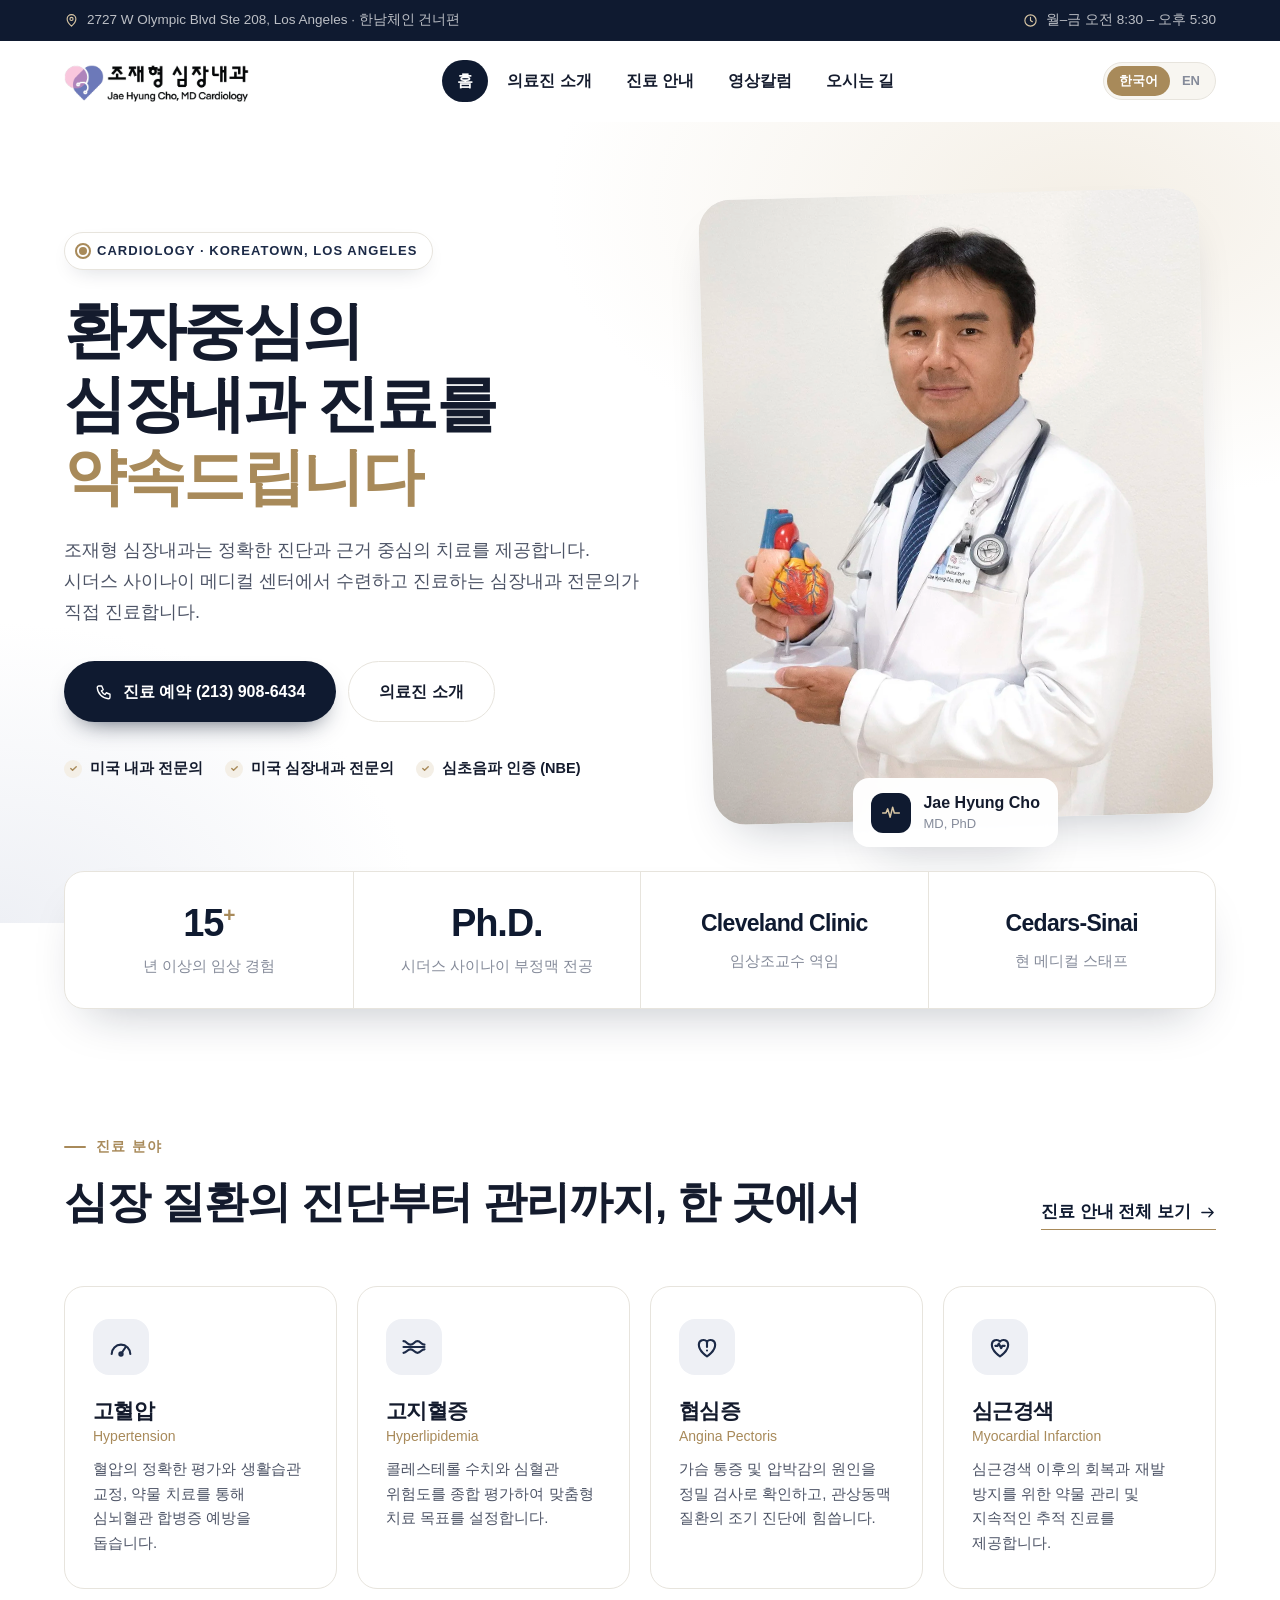
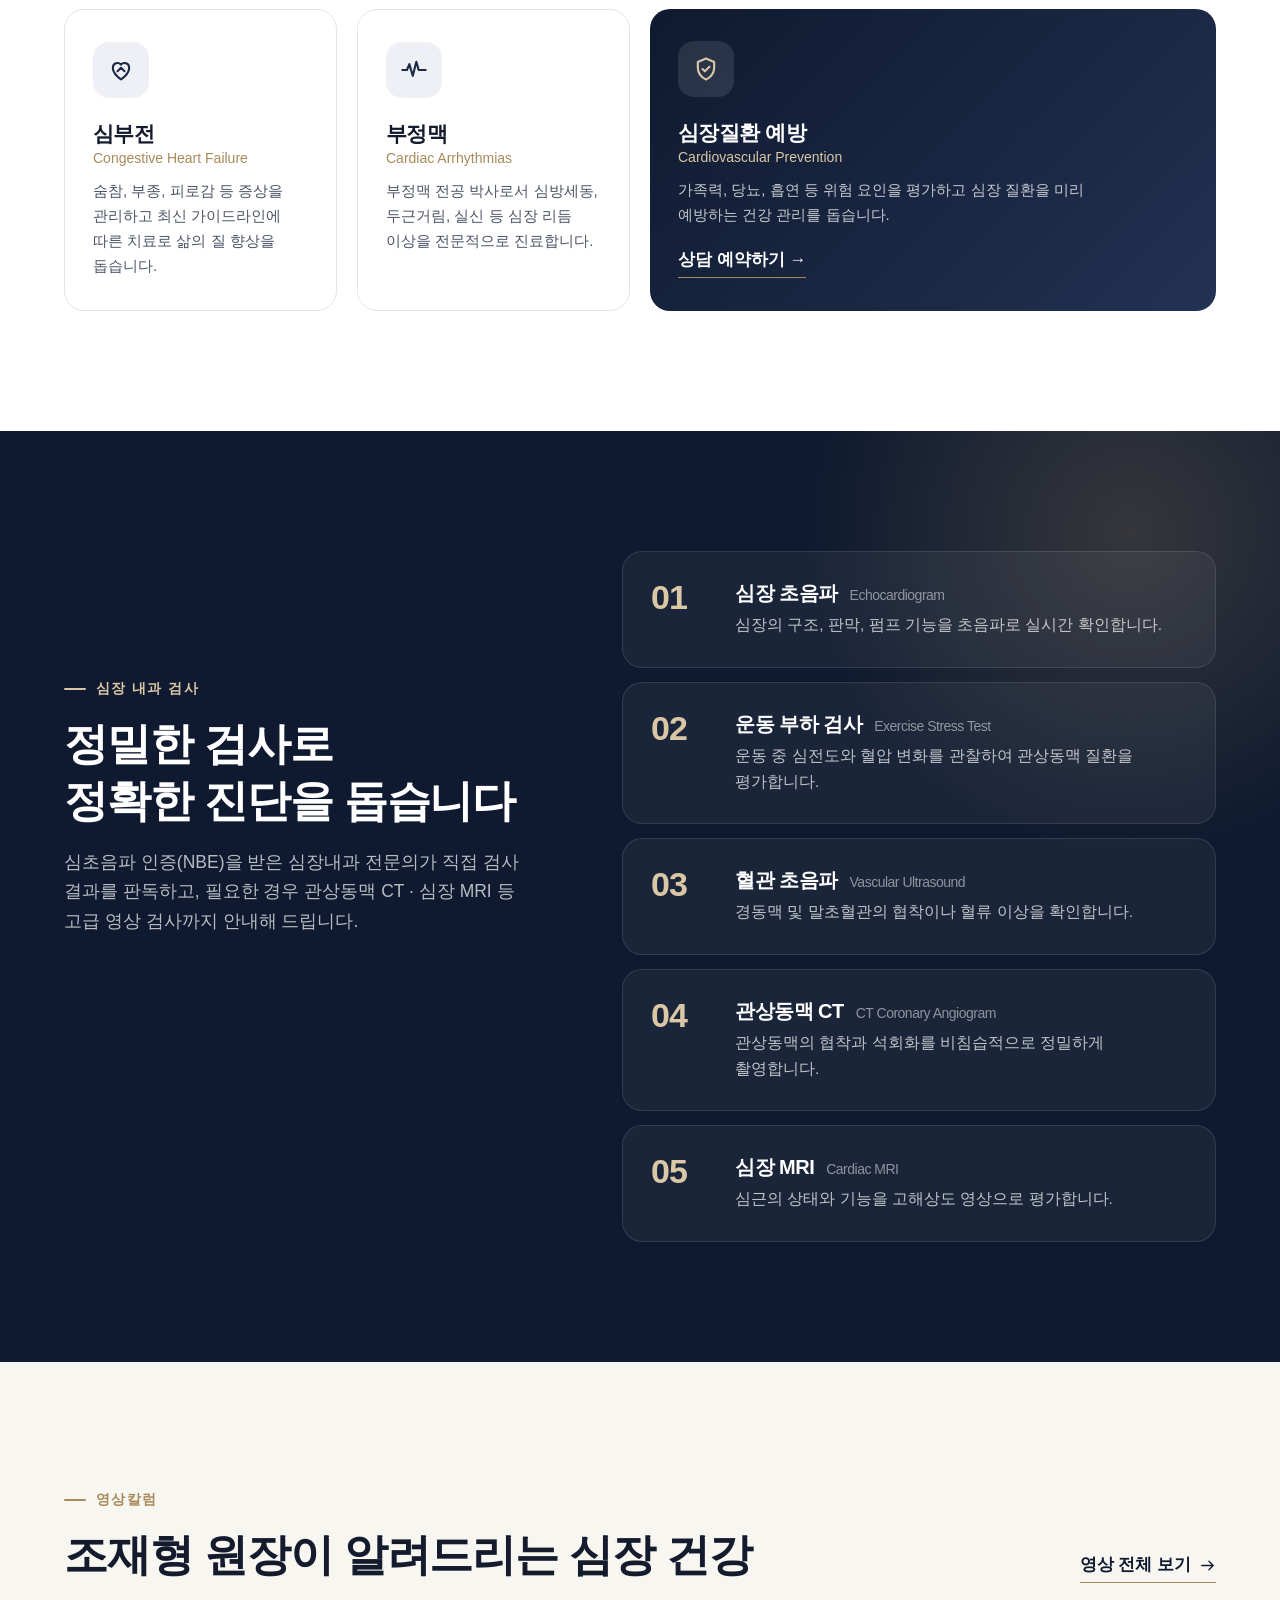
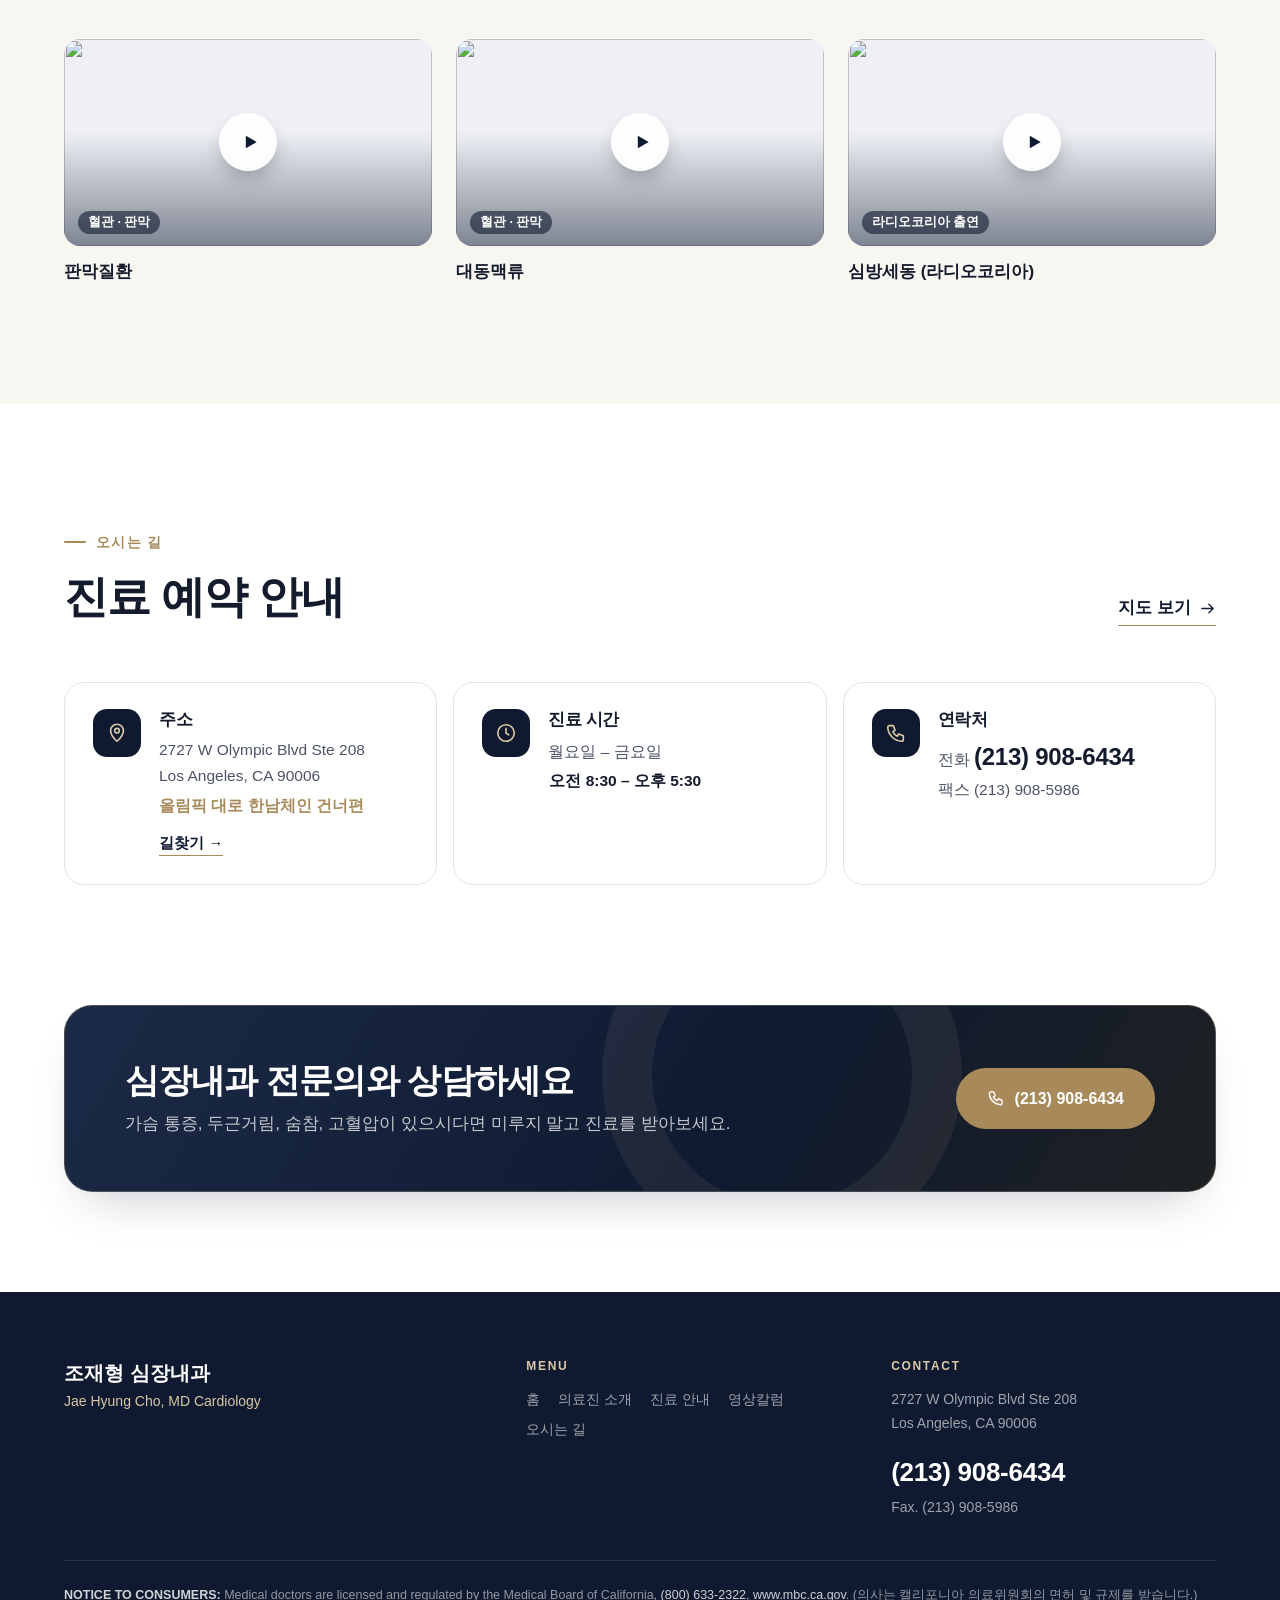
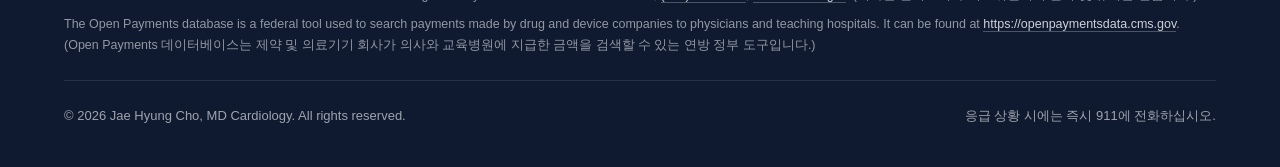
==== index.html @ a38429d7 "Add Jae Hyung Cho, MD Cardiology website Static multi-page site (home, physician, services, video co" ====
<!doctype html>
<html lang="ko" class="no-js">
<head>
  <meta charset="utf-8" />
  <meta name="viewport" content="width=device-width, initial-scale=1" />
  <title>조재형 심장내과 | Jae Hyung Cho, MD Cardiology · Los Angeles</title>
  <meta name="description" content="LA 한인타운 조재형 심장내과 — 시더스 사이나이 수련, 심장내과·심초음파 전문의. 고혈압, 고지혈증, 협심증, 심부전, 부정맥 진료." />
  <meta property="og:title" content="조재형 심장내과 | Jae Hyung Cho, MD Cardiology · Los Angeles" />
  <meta property="og:description" content="LA 한인타운 조재형 심장내과 — 시더스 사이나이 수련, 심장내과·심초음파 전문의. 고혈압, 고지혈증, 협심증, 심부전, 부정맥 진료." />
  <meta property="og:image" content="assets/dr-cho.webp" />
  <link rel="icon" href="assets/favicon.svg" type="image/svg+xml" />
  <link rel="stylesheet" href="https://cdn.jsdelivr.net/gh/orioncactus/pretendard@v1.3.9/dist/web/variable/pretendardvariable-dynamic-subset.min.css" />
  <link rel="stylesheet" href="styles.css" />
  <script type="application/ld+json">
  {"@context":"https://schema.org","@type":"Physician","name":"Jae Hyung Cho, MD, PhD","alternateName":"조재형 심장내과","medicalSpecialty":"Cardiovascular","telephone":"+1-213-908-6434","faxNumber":"+1-213-908-5986","address":{"@type":"PostalAddress","streetAddress":"2727 W Olympic Blvd Ste 208","addressLocality":"Los Angeles","addressRegion":"CA","postalCode":"90006","addressCountry":"US"},"openingHours":"Mo-Fr 08:30-17:30","url":"https://www.jhccardiology.com","sameAs":["https://www.youtube.com/@jhccardiology"]}
  </script>
</head>
<body data-page="index.html">
  <a class="skip" href="#main" data-i18n="skip">본문 바로가기</a>
  <div class="topbar">
    <div class="container topbar__inner">
      <span class="topbar__item"><svg viewBox="0 0 24 24" aria-hidden="true"><path d="M12 21s-7-6.2-7-11.5A7 7 0 0 1 19 9.5C19 14.8 12 21 12 21z"/><circle cx="12" cy="9.5" r="2.5"/></svg><span data-i18n="top.addr">2727 W Olympic Blvd Ste 208, Los Angeles · 한남체인 건너편</span></span>
      <span class="topbar__item topbar__hours"><svg viewBox="0 0 24 24" aria-hidden="true"><circle cx="12" cy="12" r="9"/><path d="M12 7v5l3 2"/></svg><span data-i18n="top.hours">월–금 오전 8:30 – 오후 5:30</span></span>
    </div>
  </div>
  <header class="header" id="header">
    <div class="container header__inner">
      <a href="index.html" class="brand" aria-label="Home">
        <img src="assets/logo.webp" alt="조재형 심장내과 Jae Hyung Cho, MD Cardiology" width="500" height="119" />
      </a>
      <nav class="nav" id="nav" aria-label="Main">
        <a href="index.html" data-i18n="nav.home" aria-current="page">홈</a>
        <a href="doctor.html" data-i18n="nav.about">의료진 소개</a>
        <a href="services.html" data-i18n="nav.services">진료 안내</a>
        <a href="videos.html" data-i18n="nav.videos">영상칼럼</a>
        <a href="contact.html" data-i18n="nav.contact">오시는 길</a>
        <a href="tel:+12139086434" class="btn btn--primary nav__call-mobile"><svg viewBox="0 0 24 24" aria-hidden="true"><path d="M5 4h4l2 5-2.5 1.5a11 11 0 0 0 5 5L15 13l5 2v4a2 2 0 0 1-2 2A16 16 0 0 1 3 6a2 2 0 0 1 2-2"/></svg><span>(213) 908-6434</span></a>
      </nav>
      <div class="header__actions">
        <div class="lang" role="group" aria-label="Language">
          <button type="button" data-lang="ko" aria-pressed="true">한국어</button>
          <button type="button" data-lang="en" aria-pressed="false">EN</button>
        </div>
        <button class="menu-toggle" id="menuToggle" aria-label="Menu" aria-expanded="false" aria-controls="nav"><span></span><span></span></button>
      </div>
    </div>
  </header>

  <main id="main">
    <section class="hero">
      <svg class="hero__ecg" viewBox="0 0 1200 200" preserveAspectRatio="none" aria-hidden="true"><path d="M0 120 H360 L385 120 L400 90 L415 120 L440 120 L455 135 L475 20 L495 175 L515 120 L560 120 L590 100 L620 120 H1200" /></svg>
      <div class="container hero__grid">
        <div class="hero__text reveal">
          <p class="eyebrow"><span class="pulse-dot"></span><span>Cardiology · Koreatown, Los Angeles</span></p>
          <h1 class="hero__title" data-i18n="hero.title">환자중심의<br />심장내과 진료를<br /><em>약속드립니다</em></h1>
          <p class="hero__lead" data-i18n="hero.lead">조재형 심장내과는 정확한 진단과 근거 중심의 치료를 제공합니다. <br />시더스 사이나이 메디컬 센터에서 수련하고 진료하는 심장내과 전문의가 직접 진료합니다.</p>
          <div class="hero__cta">
            <a href="tel:+12139086434" class="btn btn--primary btn--lg"><svg viewBox="0 0 24 24" aria-hidden="true"><path d="M5 4h4l2 5-2.5 1.5a11 11 0 0 0 5 5L15 13l5 2v4a2 2 0 0 1-2 2A16 16 0 0 1 3 6a2 2 0 0 1 2-2"/></svg><span data-i18n="cta.book">진료 예약 (213) 908-6434</span></a>
            <a href="doctor.html" class="btn btn--ghost btn--lg" data-i18n="cta.doctor">의료진 소개</a>
          </div>
          <ul class="hero__badges">
            <li data-i18n="hero.b1">미국 내과 전문의</li>
            <li data-i18n="hero.b2">미국 심장내과 전문의</li>
            <li data-i18n="hero.b3">심초음파 인증 (NBE)</li>
          </ul>
        </div>
        <div class="hero__visual reveal">
          <div class="hero__photo">
            <img src="assets/dr-cho.webp" alt="조재형 원장 Dr. Jae Hyung Cho" width="1500" height="1484" />
          </div>
          <div class="hero__card hero__card--b">
            <span class="hero__card-icon" aria-hidden="true"><svg viewBox="0 0 24 24"><path d="M2 12h4l2-5 3 10 3-12 2 7h6"/></svg></span>
            <div><strong>Jae Hyung Cho</strong><span>MD, PhD</span></div>
          </div>
        </div>
      </div>
    </section>

    <section class="stats">
      <div class="container">
        <div class="stats__grid">
          <div class="stat reveal"><div class="stat__num">15<sup>+</sup></div><div class="stat__label" data-i18n="stat1">년 이상의 임상 경험</div></div>
          <div class="stat reveal"><div class="stat__num">Ph.D.</div><div class="stat__label" data-i18n="stat2">시더스 사이나이 부정맥 전공</div></div>
          <div class="stat reveal"><div class="stat__num stat__num--sm">Cleveland Clinic</div><div class="stat__label" data-i18n="stat3">임상조교수 역임</div></div>
          <div class="stat reveal"><div class="stat__num stat__num--sm">Cedars-Sinai</div><div class="stat__label" data-i18n="stat4">현 메디컬 스태프</div></div>
        </div>
      </div>
    </section>

    <section class="section">
      <div class="container">
        <div class="section__head section__head--row reveal">
          <div>
            <p class="section__kicker" data-i18n="svc.kicker">진료 분야</p>
            <h2 class="section__title" data-i18n="svc.title">심장 질환의 진단부터 관리까지, 한 곳에서</h2>
          </div>
          <a href="services.html" class="more-link"><span data-i18n="svc.all">진료 안내 전체 보기</span><svg viewBox="0 0 24 24" aria-hidden="true"><path d="M4 12h16M14 6l6 6-6 6"/></svg></a>
        </div>
        <div class="cards">
          <article class="card reveal">
            <div class="card__icon"><svg viewBox="0 0 24 24"><path d="M4 18a8 8 0 1 1 16 0"/><path d="M12 18l4-6"/><circle cx="12" cy="18" r="1.4"/></svg></div>
            <h3><span data-i18n="c1.t">고혈압</span><small>Hypertension</small></h3>
            <p data-i18n="c1.d">혈압의 정확한 평가와 생활습관 교정, 약물 치료를 통해 심뇌혈관 합병증 예방을 돕습니다.</p>
          </article>
          <article class="card reveal">
            <div class="card__icon"><svg viewBox="0 0 24 24"><path d="M3 12h18"/><path d="M3 7c3 0 3 3 6 3s3-3 6-3 3 3 6 3"/><path d="M3 17c3 0 3-3 6-3s3 3 6 3 3-3 6-3"/></svg></div>
            <h3><span data-i18n="c2.t">고지혈증</span><small>Hyperlipidemia</small></h3>
            <p data-i18n="c2.d">콜레스테롤 수치와 심혈관 위험도를 종합 평가하여 맞춤형 치료 목표를 설정합니다.</p>
          </article>
          <article class="card reveal">
            <div class="card__icon"><svg viewBox="0 0 24 24"><path d="M12 20s-7-4.4-7-10a4 4 0 0 1 7-2.6A4 4 0 0 1 19 10c0 5.6-7 10-7 10z"/><path d="M12 8v4"/><path d="M12 15h.01"/></svg></div>
            <h3><span data-i18n="c3.t">협심증</span><small>Angina Pectoris</small></h3>
            <p data-i18n="c3.d">가슴 통증 및 압박감의 원인을 정밀 검사로 확인하고, 관상동맥 질환의 조기 진단에 힘씁니다.</p>
          </article>
          <article class="card reveal">
            <div class="card__icon"><svg viewBox="0 0 24 24"><path d="M12 20s-7-4.4-7-10a4 4 0 0 1 7-2.6A4 4 0 0 1 19 10c0 5.6-7 10-7 10z"/><path d="M8 11h2l1-2 2 4 1-2h2"/></svg></div>
            <h3><span data-i18n="c4.t">심근경색</span><small>Myocardial Infarction</small></h3>
            <p data-i18n="c4.d">심근경색 이후의 회복과 재발 방지를 위한 약물 관리 및 지속적인 추적 진료를 제공합니다.</p>
          </article>
          <article class="card reveal">
            <div class="card__icon"><svg viewBox="0 0 24 24"><path d="M12 20s-7-4.4-7-10a4 4 0 0 1 7-2.6A4 4 0 0 1 19 10c0 5.6-7 10-7 10z"/><path d="M9 13l3-3 3 3"/></svg></div>
            <h3><span data-i18n="c5.t">심부전</span><small>Congestive Heart Failure</small></h3>
            <p data-i18n="c5.d">숨참, 부종, 피로감 등 증상을 관리하고 최신 가이드라인에 따른 치료로 삶의 질 향상을 돕습니다.</p>
          </article>
          <article class="card reveal">
            <div class="card__icon"><svg viewBox="0 0 24 24"><path d="M2 12h4l2-5 3 10 3-12 2 7h6"/></svg></div>
            <h3><span data-i18n="c6.t">부정맥</span><small>Cardiac Arrhythmias</small></h3>
            <p data-i18n="c6.d">부정맥 전공 박사로서 심방세동, 두근거림, 실신 등 심장 리듬 이상을 전문적으로 진료합니다.</p>
          </article>
          <article class="card card--feature reveal">
            <div class="card__icon"><svg viewBox="0 0 24 24"><path d="M12 3l7 3v5c0 4.5-3 8.5-7 10-4-1.5-7-5.5-7-10V6z"/><path d="M9 12l2 2 4-4"/></svg></div>
            <h3><span data-i18n="c7.t">심장질환 예방</span><small>Cardiovascular Prevention</small></h3>
            <p data-i18n="c7.d">가족력, 당뇨, 흡연 등 위험 요인을 평가하고 심장 질환을 미리 예방하는 건강 관리를 돕습니다.</p>
            <a href="tel:+12139086434" class="card__link" data-i18n="c7.link">상담 예약하기 →</a>
          </article>
        </div>
      </div>
    </section>

    <section class="section tests" id="tests">
      <div class="container tests__grid">
        <div class="tests__intro reveal">
          <p class="section__kicker section__kicker--light" data-i18n="tests.kicker">심장 내과 검사</p>
          <h2 class="section__title section__title--light" data-i18n="tests.title">정밀한 검사로<br />정확한 진단을 돕습니다</h2>
          <p class="section__desc section__desc--light" data-i18n="tests.desc">심초음파 인증(NBE)을 받은 심장내과 전문의가 직접 검사 결과를 판독하고, 필요한 경우 관상동맥 CT · 심장 MRI 등 고급 영상 검사까지 안내해 드립니다.</p>
        </div>
        <ol class="tests__list">
          <li class="test reveal">
            <span class="test__no">01</span>
            <div><h3><span data-i18n="t1.t">심장 초음파</span><small>Echocardiogram</small></h3><p data-i18n="t1.d">심장의 구조, 판막, 펌프 기능을 초음파로 실시간 확인합니다.</p></div>
          </li>
          <li class="test reveal">
            <span class="test__no">02</span>
            <div><h3><span data-i18n="t2.t">운동 부하 검사</span><small>Exercise Stress Test</small></h3><p data-i18n="t2.d">운동 중 심전도와 혈압 변화를 관찰하여 관상동맥 질환을 평가합니다.</p></div>
          </li>
          <li class="test reveal">
            <span class="test__no">03</span>
            <div><h3><span data-i18n="t3.t">혈관 초음파</span><small>Vascular Ultrasound</small></h3><p data-i18n="t3.d">경동맥 및 말초혈관의 협착이나 혈류 이상을 확인합니다.</p></div>
          </li>
          <li class="test reveal">
            <span class="test__no">04</span>
            <div><h3><span data-i18n="t4.t">관상동맥 CT</span><small>CT Coronary Angiogram</small></h3><p data-i18n="t4.d">관상동맥의 협착과 석회화를 비침습적으로 정밀하게 촬영합니다.</p></div>
          </li>
          <li class="test reveal">
            <span class="test__no">05</span>
            <div><h3><span data-i18n="t5.t">심장 MRI</span><small>Cardiac MRI</small></h3><p data-i18n="t5.d">심근의 상태와 기능을 고해상도 영상으로 평가합니다.</p></div>
          </li>
        </ol>
      </div>
    </section>
    <section class="section section--soft">
      <div class="container">
        <div class="section__head section__head--row reveal">
          <div>
            <p class="section__kicker" data-i18n="vid.kicker">영상칼럼</p>
            <h2 class="section__title" data-i18n="vid.homeTitle">조재형 원장이 알려드리는 심장 건강</h2>
          </div>
          <a href="videos.html" class="more-link"><span data-i18n="vid.all">영상 전체 보기</span><svg viewBox="0 0 24 24" aria-hidden="true"><path d="M4 12h16M14 6l6 6-6 6"/></svg></a>
        </div>
        <div class="videos">
          <button type="button" class="video reveal" data-video="01akByBpCmM" data-cat="etc">
            <span class="video__thumb">
              <img src="https://i.ytimg.com/vi/01akByBpCmM/hqdefault.jpg" alt="" loading="lazy" width="480" height="360" />
              <span class="video__play"><svg viewBox="0 0 24 24" aria-hidden="true"><path d="M7 4.5v15l13-7.5z"/></svg></span>
              <span class="video__tag" data-en="Vessels &amp; Valves">혈관 · 판막</span>
            </span>
            <span class="video__title" data-en="Valvular Heart Disease">판막질환</span>
          </button>
          <button type="button" class="video reveal" data-video="fdS6sOGYiqA" data-cat="etc">
            <span class="video__thumb">
              <img src="https://i.ytimg.com/vi/fdS6sOGYiqA/hqdefault.jpg" alt="" loading="lazy" width="480" height="360" />
              <span class="video__play"><svg viewBox="0 0 24 24" aria-hidden="true"><path d="M7 4.5v15l13-7.5z"/></svg></span>
              <span class="video__tag" data-en="Vessels &amp; Valves">혈관 · 판막</span>
            </span>
            <span class="video__title" data-en="Aortic Aneurysm">대동맥류</span>
          </button>
          <button type="button" class="video reveal" data-video="448yZfrONyI" data-cat="arr">
            <span class="video__thumb">
              <img src="https://i.ytimg.com/vi/448yZfrONyI/hqdefault.jpg" alt="" loading="lazy" width="480" height="360" />
              <span class="video__play"><svg viewBox="0 0 24 24" aria-hidden="true"><path d="M7 4.5v15l13-7.5z"/></svg></span>
              <span class="video__tag" data-en="Radio Korea">라디오코리아 출연</span>
            </span>
            <span class="video__title" data-en="Atrial Fibrillation (Radio Korea)">심방세동 (라디오코리아)</span>
          </button>
        </div>
      </div>
    </section>

    <section class="section">
      <div class="container">
        <div class="section__head section__head--row reveal">
          <div>
            <p class="section__kicker" data-i18n="ct.kicker">오시는 길</p>
            <h2 class="section__title" data-i18n="ct.title">진료 예약 안내</h2>
          </div>
          <a href="contact.html" class="more-link"><span data-i18n="ct.map">지도 보기</span><svg viewBox="0 0 24 24" aria-hidden="true"><path d="M4 12h16M14 6l6 6-6 6"/></svg></a>
        </div>
        <div class="visit">
          <div class="info reveal">
            <div class="info__icon"><svg viewBox="0 0 24 24" aria-hidden="true"><path d="M12 21s-7-6.2-7-11.5A7 7 0 0 1 19 9.5C19 14.8 12 21 12 21z"/><circle cx="12" cy="9.5" r="2.5"/></svg></div>
            <div>
              <h3 data-i18n="ct.addr">주소</h3>
              <p>2727 W Olympic Blvd Ste 208<br />Los Angeles, CA 90006</p>
              <p class="info__note" data-i18n="ct.addrNote">올림픽 대로 한남체인 건너편</p>
              <a class="info__link" href="https://maps.google.com/?q=2727+W+Olympic+Blvd+Ste+208,+Los+Angeles,+CA+90006" target="_blank" rel="noopener" data-i18n="ct.dir">길찾기 →</a>
            </div>
          </div>
          <div class="info reveal">
            <div class="info__icon"><svg viewBox="0 0 24 24" aria-hidden="true"><circle cx="12" cy="12" r="9"/><path d="M12 7v5l3 2"/></svg></div>
            <div>
              <h3 data-i18n="ct.hours">진료 시간</h3>
              <table class="hours">
                <tr><th data-i18n="ct.wk">월요일 – 금요일</th></tr>
                <tr><td data-i18n="ct.wkTime">오전 8:30 – 오후 5:30</td></tr>
              </table>
            </div>
          </div>
          <div class="info reveal">
            <div class="info__icon"><svg viewBox="0 0 24 24" aria-hidden="true"><path d="M5 4h4l2 5-2.5 1.5a11 11 0 0 0 5 5L15 13l5 2v4a2 2 0 0 1-2 2A16 16 0 0 1 3 6a2 2 0 0 1 2-2"/></svg></div>
            <div>
              <h3 data-i18n="ct.phone">연락처</h3>
              <p><span data-i18n="ct.tel">전화</span> <a href="tel:+12139086434" class="info__phone">(213) 908-6434</a></p>
              <p><span data-i18n="ct.fax">팩스</span> (213) 908-5986</p>
            </div>
          </div>
        </div>
      </div>
    </section>
    <section class="cta-band">
      <div class="container">
        <div class="cta-band__inner reveal">
          <div>
            <h2 data-i18n="band.title">심장내과 전문의와 상담하세요</h2>
            <p data-i18n="band.desc">가슴 통증, 두근거림, 숨참, 고혈압이 있으시다면 미루지 말고 진료를 받아보세요.</p>
          </div>
          <div class="cta-band__actions">
            <a href="tel:+12139086434" class="btn btn--gold btn--lg"><svg viewBox="0 0 24 24" aria-hidden="true"><path d="M5 4h4l2 5-2.5 1.5a11 11 0 0 0 5 5L15 13l5 2v4a2 2 0 0 1-2 2A16 16 0 0 1 3 6a2 2 0 0 1 2-2"/></svg>(213) 908-6434</a>
          </div>
        </div>
      </div>
    </section>
  </main>
  <footer class="footer">
    <div class="container">
      <div class="footer__top">
        <div>
          <p class="footer__name" data-i18n="ft.name">조재형 심장내과</p>
          <p class="footer__sub">Jae Hyung Cho, MD Cardiology</p>
        </div>
        <div>
          <h4>Menu</h4>
          <nav class="footer__nav">
            <a href="index.html" data-i18n="nav.home">홈</a>
            <a href="doctor.html" data-i18n="nav.about">의료진 소개</a>
            <a href="services.html" data-i18n="nav.services">진료 안내</a>
            <a href="videos.html" data-i18n="nav.videos">영상칼럼</a>
            <a href="contact.html" data-i18n="nav.contact">오시는 길</a>
          </nav>
        </div>
        <div>
          <h4>Contact</h4>
          <p>2727 W Olympic Blvd Ste 208<br />Los Angeles, CA 90006</p>
          <a href="tel:+12139086434" class="footer__tel">(213) 908-6434</a>
          <p>Fax. (213) 908-5986</p>
        </div>
      </div>
      <div class="footer__notice">
        <p><strong>NOTICE TO CONSUMERS:</strong> Medical doctors are licensed and regulated by the Medical Board of California, <a href="tel:+18006332322">(800) 633-2322</a>, <a href="https://www.mbc.ca.gov" target="_blank" rel="noopener">www.mbc.ca.gov</a>.<span class="footer__notice-ko" data-en=""> (의사는 캘리포니아 의료위원회의 면허 및 규제를 받습니다.)</span></p>
        <p>The Open Payments database is a federal tool used to search payments made by drug and device companies to physicians and teaching hospitals. It can be found at <a href="https://openpaymentsdata.cms.gov" target="_blank" rel="noopener">https://openpaymentsdata.cms.gov</a>.<span class="footer__notice-ko" data-en=""> (Open Payments 데이터베이스는 제약 및 의료기기 회사가 의사와 교육병원에 지급한 금액을 검색할 수 있는 연방 정부 도구입니다.)</span></p>
      </div>
      <div class="footer__bottom">
        <p>© <span id="year">2026</span> Jae Hyung Cho, MD Cardiology. All rights reserved.</p>
        <p data-i18n="ft.emergency">응급 상황 시에는 즉시 911에 전화하십시오.</p>
      </div>
    </div>
  </footer>
  <a href="tel:+12139086434" class="fab" aria-label="Call (213) 908-6434"><svg viewBox="0 0 24 24" aria-hidden="true"><path d="M5 4h4l2 5-2.5 1.5a11 11 0 0 0 5 5L15 13l5 2v4a2 2 0 0 1-2 2A16 16 0 0 1 3 6a2 2 0 0 1 2-2"/></svg></a>
  <div class="modal" id="videoModal" role="dialog" aria-modal="true" aria-label="Video">
    <div class="modal__box">
      <button class="modal__close" type="button" aria-label="Close">✕</button>
      <div class="modal__frame"></div>
    </div>
  </div>
  <script src="script.js"></script>
</body>
</html>
---- styles.css ----
/* ============ Tokens ============ */
:root {
  --navy: #0f1a30;
  --navy-2: #1c2a47;
  --navy-3: #2c3d63;
  --gold: #a88a5a;
  --gold-dark: #8d7246;
  --gold-soft: #d9c7a5;
  --gold-tint: #f4efe6;
  --cool-tint: #eef0f5;
  --ink: #141b2d;
  --body: #4d5466;
  --muted: #858b9a;
  --line: #e7e4dd;
  --bg: #ffffff;
  --bg-soft: #f8f6f1;
  --radius: 20px;
  --radius-sm: 12px;
  --shadow: 0 24px 50px -24px rgba(15, 26, 48, .28);
  --shadow-sm: 0 8px 22px -10px rgba(15, 26, 48, .2);
  --font: "Pretendard Variable", Pretendard, -apple-system, BlinkMacSystemFont, "Segoe UI", Roboto, sans-serif;
  --container: 1200px;
}

*, *::before, *::after { box-sizing: border-box; }
html { scroll-behavior: smooth; scroll-padding-top: 100px; -webkit-text-size-adjust: 100%; }
body {
  margin: 0;
  font-family: var(--font);
  color: var(--body);
  background: var(--bg);
  font-size: 17px;
  line-height: 1.7;
  word-break: keep-all;
  -webkit-font-smoothing: antialiased;
  overflow-x: hidden;
}
img { max-width: 100%; display: block; height: auto; }
a { color: inherit; text-decoration: none; }
h1, h2, h3 { color: var(--ink); margin: 0; line-height: 1.3; letter-spacing: -0.025em; }
p { margin: 0; }
ul, ol { margin: 0; padding: 0; list-style: none; }
button { font-family: inherit; }
svg { width: 1em; height: 1em; fill: none; stroke: currentColor; stroke-width: 1.8; stroke-linecap: round; stroke-linejoin: round; flex-shrink: 0; }

.container { width: 100%; max-width: var(--container); margin: 0 auto; padding: 0 24px; }
.skip { position: absolute; left: -999px; top: 8px; background: var(--navy); color: #fff; padding: 8px 14px; border-radius: 8px; z-index: 100; }
.skip:focus { left: 8px; }
:focus-visible { outline: 3px solid var(--gold); outline-offset: 3px; border-radius: 6px; }

/* ============ Buttons ============ */
.btn {
  display: inline-flex; align-items: center; justify-content: center; gap: 10px;
  padding: 12px 22px; border-radius: 999px; font-weight: 600; font-size: 15px;
  transition: transform .25s ease, box-shadow .25s ease, background .25s ease, color .25s ease, border-color .25s ease;
  white-space: nowrap; border: 1.5px solid transparent; cursor: pointer;
}
.btn svg { font-size: 18px; }
.btn--lg { padding: 16px 30px; font-size: 16px; }
.btn--primary { background: var(--navy); color: #fff; box-shadow: 0 12px 26px -14px rgba(15, 26, 48, .8); }
.btn--primary:hover { background: var(--navy-3); transform: translateY(-2px); }
.btn--ghost { border-color: var(--line); color: var(--ink); background: #fff; }
.btn--ghost:hover { border-color: var(--navy); transform: translateY(-2px); }
.btn--gold { background: var(--gold); color: #fff; }
.btn--gold:hover { background: var(--gold-dark); transform: translateY(-2px); }
.btn--outline-light { border-color: rgba(255,255,255,.4); color: #fff; }
.btn--outline-light:hover { background: rgba(255,255,255,.1); border-color: #fff; }

/* ============ Topbar & Header ============ */
.topbar { background: var(--navy); color: rgba(255,255,255,.72); font-size: 13.5px; }
.topbar__inner { display: flex; justify-content: space-between; gap: 16px; padding-top: 9px; padding-bottom: 9px; }
.topbar__item { display: inline-flex; align-items: center; gap: 8px; }
.topbar__item svg { color: var(--gold-soft); font-size: 15px; }

.header {
  position: sticky; top: 0; z-index: 50;
  background: rgba(255,255,255,.9);
  backdrop-filter: saturate(180%) blur(14px);
  -webkit-backdrop-filter: saturate(180%) blur(14px);
  border-bottom: 1px solid transparent;
  transition: border-color .3s, box-shadow .3s;
}
.header.is-scrolled { border-color: var(--line); box-shadow: 0 4px 24px -12px rgba(15,26,48,.15); }
.header__inner { display: flex; align-items: center; justify-content: space-between; height: 80px; gap: 20px; }
.brand img { height: 44px; width: auto; }

.nav { display: flex; gap: 4px; }
.nav a:not(.btn) {
  padding: 8px 15px; border-radius: 999px; font-weight: 600; font-size: 15.5px; color: var(--ink);
  transition: background .2s, color .2s;
}
.nav a:not(.btn):hover { background: var(--cool-tint); }
.nav a[aria-current="page"] { background: var(--navy); color: #fff; }
.nav__call-mobile { display: none; }

.header__actions { display: flex; align-items: center; gap: 12px; }
.lang { display: inline-flex; background: var(--bg-soft); border: 1px solid var(--line); border-radius: 999px; padding: 3px; }
.lang button {
  border: 0; background: transparent; font-size: 13px; font-weight: 600; color: var(--muted);
  padding: 6px 12px; border-radius: 999px; cursor: pointer; transition: background .2s, color .2s;
}
.lang button[aria-pressed="true"] { background: var(--gold); color: #fff; }

.menu-toggle { display: none; width: 44px; height: 44px; border: 0; background: transparent; cursor: pointer; position: relative; }
.menu-toggle span { position: absolute; left: 11px; right: 11px; height: 2px; background: var(--ink); border-radius: 2px; transition: transform .3s, top .3s; }
.menu-toggle span:first-child { top: 17px; }
.menu-toggle span:last-child { top: 25px; }
.menu-toggle[aria-expanded="true"] span:first-child { top: 21px; transform: rotate(45deg); }
.menu-toggle[aria-expanded="true"] span:last-child { top: 21px; transform: rotate(-45deg); }

/* ============ Hero ============ */
.hero {
  position: relative; overflow: hidden;
  padding: 72px 0 104px;
  background:
    radial-gradient(900px 500px at 85% 10%, var(--gold-tint), transparent 60%),
    radial-gradient(700px 500px at 0% 100%, var(--cool-tint), transparent 60%),
    #fff;
}
.hero__ecg { position: absolute; left: 0; right: 0; bottom: 70px; width: 100%; height: 160px; opacity: .35; pointer-events: none; }
.hero__ecg path {
  fill: none; stroke: var(--gold); stroke-width: 2; vector-effect: non-scaling-stroke;
  stroke-dasharray: 2400; stroke-dashoffset: 2400; animation: ecg 4.5s ease-in-out infinite;
}
@keyframes ecg {
  0% { stroke-dashoffset: 2400; opacity: 0; }
  10% { opacity: 1; }
  70% { stroke-dashoffset: 0; opacity: 1; }
  100% { stroke-dashoffset: 0; opacity: 0; }
}
.hero__grid { position: relative; display: grid; grid-template-columns: 1.05fr .95fr; gap: 56px; align-items: center; }

.eyebrow {
  display: inline-flex; align-items: center; gap: 10px;
  font-size: 13px; font-weight: 600; letter-spacing: .08em; text-transform: uppercase;
  color: var(--navy-2); background: #fff; border: 1px solid var(--line);
  padding: 7px 14px; border-radius: 999px; box-shadow: var(--shadow-sm);
}
.pulse-dot { width: 8px; height: 8px; border-radius: 50%; background: var(--gold); position: relative; }
.pulse-dot::after { content: ""; position: absolute; inset: -4px; border-radius: 50%; border: 2px solid var(--gold); animation: pulse 1.8s ease-out infinite; }
@keyframes pulse { from { transform: scale(.6); opacity: 1; } to { transform: scale(1.8); opacity: 0; } }

.hero__title { font-size: clamp(38px, 5.2vw, 62px); font-weight: 800; margin: 24px 0 22px; letter-spacing: -0.04em; line-height: 1.18; }
.hero__title em { font-style: normal; color: var(--gold); white-space: nowrap; }
.hero__lead { font-size: 18px; max-width: 34em; }
.hero__cta { display: flex; flex-wrap: wrap; gap: 12px; margin-top: 34px; }
.hero__badges { margin-top: 34px; display: flex; flex-wrap: wrap; gap: 10px 22px; }
.hero__badges li { display: inline-flex; align-items: center; gap: 8px; font-size: 14.5px; font-weight: 600; color: var(--ink); }
.hero__badges li::before {
  content: ""; width: 18px; height: 18px; border-radius: 50%;
  background: var(--gold-tint) url("data:image/svg+xml,%3Csvg xmlns='http://www.w3.org/2000/svg' viewBox='0 0 24 24' fill='none' stroke='%23a88a5a' stroke-width='3' stroke-linecap='round' stroke-linejoin='round'%3E%3Cpath d='M6 12l4 4 8-8'/%3E%3C/svg%3E") center/11px no-repeat;
}

.hero__visual { position: relative; justify-self: center; width: 100%; max-width: 500px; }
.hero__blob {
  position: absolute; inset: 6% -4% -2% 6%;
  background: linear-gradient(140deg, var(--gold-soft) 0%, var(--navy-2) 100%);
  border-radius: 46% 54% 40% 60% / 52% 44% 56% 48%;
  opacity: .9; animation: morph 14s ease-in-out infinite;
}
@keyframes morph {
  0%,100% { border-radius: 46% 54% 40% 60% / 52% 44% 56% 48%; }
  50% { border-radius: 58% 42% 55% 45% / 42% 58% 42% 58%; }
}
.hero__photo {
  position: relative; border-radius: 32px; overflow: hidden; aspect-ratio: 4/5;
  box-shadow: var(--shadow); background: #f1f0ee; transform: rotate(-1.5deg);
}
.hero__photo img { width: 100%; height: 100%; object-fit: cover; object-position: 55% 20%; }
.hero__card {
  position: absolute; background: rgba(255,255,255,.96); backdrop-filter: blur(8px);
  border-radius: 16px; padding: 14px 18px; box-shadow: var(--shadow);
  display: flex; flex-direction: column; font-size: 13px; color: var(--muted); line-height: 1.4;
  animation: float 6s ease-in-out infinite;
}
.hero__card strong { color: var(--ink); font-size: 16px; }
.hero__card--a { left: -32px; bottom: 14%; }
.hero__card--b { left: 0; right: 0; bottom: -28px; width: fit-content; margin: 0 auto; flex-direction: row; align-items: center; gap: 12px; animation-delay: -3s; }
.hero__card--b > div { display: flex; flex-direction: column; }
.hero__card-icon { width: 40px; height: 40px; border-radius: 12px; background: var(--navy); color: var(--gold-soft); display: grid; place-items: center; font-size: 20px; }
@keyframes float { 0%,100% { transform: translateY(0); } 50% { transform: translateY(-8px); } }

/* ============ Stats ============ */
.stats { position: relative; margin-top: -52px; z-index: 2; }
.stats__grid {
  display: grid; grid-template-columns: repeat(4, 1fr);
  background: #fff; border-radius: var(--radius); box-shadow: var(--shadow); border: 1px solid var(--line);
}
.stat { padding: 30px 24px; text-align: center; }
.stat + .stat { border-left: 1px solid var(--line); }
.stat__num { font-size: 38px; font-weight: 800; color: var(--navy); line-height: 1.15; letter-spacing: -0.03em; }
.stat__num sup { color: var(--gold); font-size: .55em; }
.stat__num--sm { font-size: 23px; padding: 8px 0 5px; }
.stat__label { margin-top: 8px; font-size: 14.5px; color: var(--muted); font-weight: 500; }

/* ============ Sections ============ */
.section { padding: 120px 0; }
.section--soft { background: var(--bg-soft); }
.section__head { max-width: 780px; margin: 0 auto 56px; text-align: center; }
.section__head--row { max-width: none; display: flex; justify-content: space-between; align-items: flex-end; gap: 24px; text-align: left; }
.section__kicker {
  display: inline-flex; align-items: center; gap: 10px;
  color: var(--gold); font-weight: 700; font-size: 14px; letter-spacing: .1em; text-transform: uppercase; margin-bottom: 14px;
}
.section__kicker::before { content: ""; width: 22px; height: 2px; background: currentColor; border-radius: 2px; }
.section__title { font-size: clamp(30px, 3.6vw, 44px); font-weight: 800; }
.section__desc { margin-top: 18px; font-size: 17.5px; color: var(--muted); }
.section__kicker--light { color: var(--gold-soft); }
.section__title--light { color: #fff; }
.section__desc--light { color: rgba(255,255,255,.7); }
.more-link { display: inline-flex; align-items: center; gap: 8px; font-weight: 700; color: var(--navy); white-space: nowrap; border-bottom: 1.5px solid var(--gold); padding-bottom: 2px; }
.more-link:hover { color: var(--gold); }

/* ============ Page head (sub pages) ============ */
.page-head {
  position: relative; overflow: hidden; padding: 84px 0 80px; text-align: center;
  background:
    radial-gradient(700px 380px at 90% 0%, var(--gold-tint), transparent 65%),
    radial-gradient(600px 380px at 0% 100%, var(--cool-tint), transparent 65%),
    #fff;
  border-bottom: 1px solid var(--line);
}
.page-head .hero__ecg { bottom: 0; height: 60px; opacity: .22; }
.page-head__title { position: relative; font-size: clamp(34px, 4.4vw, 52px); font-weight: 800; letter-spacing: -0.04em; }
.page-head__desc { position: relative; margin: 16px auto 0; max-width: 36em; color: var(--muted); font-size: 17.5px; }

/* ============ About ============ */
.about__grid { display: grid; grid-template-columns: .85fr 1.15fr; gap: 80px; align-items: start; }
.about__media { position: sticky; top: 120px; }
.about__frame { border-radius: var(--radius); overflow: hidden; aspect-ratio: 4/5; background: #f1f0ee; position: relative; }
.about__frame img { width: 100%; height: 100%; object-fit: cover; object-position: 50% 15%; }
.about__frame::after { content: ""; position: absolute; inset: 0; background: linear-gradient(to top, rgba(15,26,48,.35), transparent 40%); }
.about__sign {
  position: relative; margin: -56px 24px 0; background: var(--navy); color: #fff; border-radius: var(--radius-sm);
  padding: 18px 24px; display: flex; align-items: baseline; justify-content: space-between; gap: 12px; flex-wrap: wrap;
  box-shadow: var(--shadow);
}
.about__sign-ko { font-size: 22px; font-weight: 800; letter-spacing: .1em; }
.about__sign-en { color: var(--gold-soft); font-size: 15px; font-weight: 500; }
.about__body .section__title { margin-bottom: 8px; }
.about__role { color: var(--gold); font-weight: 600; margin-bottom: 22px; }
.about__text { font-size: 17.5px; padding-bottom: 36px; border-bottom: 1px solid var(--line); }
.about__cols { display: grid; grid-template-columns: 1fr 1fr; gap: 40px; margin-top: 36px; }
.about__sub { font-size: 18px; margin-bottom: 18px; display: flex; align-items: center; gap: 10px; }
.about__sub::before { content: ""; width: 8px; height: 8px; background: var(--gold); border-radius: 2px; transform: rotate(45deg); }

.checklist { display: grid; gap: 12px; }
.checklist li { position: relative; padding-left: 30px; font-size: 15.5px; color: var(--ink); line-height: 1.55; }
.checklist li::before {
  content: ""; position: absolute; left: 0; top: 2px; width: 20px; height: 20px; border-radius: 50%;
  background: var(--gold-tint) url("data:image/svg+xml,%3Csvg xmlns='http://www.w3.org/2000/svg' viewBox='0 0 24 24' fill='none' stroke='%23a88a5a' stroke-width='3' stroke-linecap='round' stroke-linejoin='round'%3E%3Cpath d='M6 12l4 4 8-8'/%3E%3C/svg%3E") center/12px no-repeat;
}

.timeline { position: relative; }
.timeline::before { content: ""; position: absolute; left: 31px; top: 10px; bottom: 10px; width: 2px; background: linear-gradient(var(--gold-soft), var(--line)); }
.timeline li { display: grid; grid-template-columns: 64px 1fr; gap: 16px; padding-bottom: 22px; position: relative; }
.timeline__year {
  position: relative; z-index: 1; justify-self: center; background: #fff; border: 1.5px solid var(--navy);
  color: var(--navy); font-weight: 700; font-size: 13px; border-radius: 999px; padding: 2px 10px; height: fit-content;
}
.timeline__year--now { background: var(--gold); border-color: var(--gold); color: #fff; }
.timeline strong { display: block; color: var(--ink); font-size: 15.5px; }
.timeline span:not(.timeline__year) { font-size: 14px; color: var(--muted); }

/* ============ Service cards ============ */
.cards { display: grid; grid-template-columns: repeat(4, 1fr); gap: 20px; }
.card {
  background: #fff; border-radius: var(--radius); padding: 32px 28px; border: 1px solid var(--line);
  transition: transform .3s ease, box-shadow .3s ease, border-color .3s;
  position: relative; overflow: hidden; display: block;
}
.card::after {
  content: ""; position: absolute; left: 0; right: 0; top: 0; height: 3px;
  background: linear-gradient(90deg, var(--gold), var(--navy-2)); transform: scaleX(0); transform-origin: left; transition: transform .4s ease;
}
.card:hover { transform: translateY(-6px); box-shadow: var(--shadow); border-color: transparent; }
.card:hover::after { transform: scaleX(1); }
.card__icon {
  width: 56px; height: 56px; border-radius: 16px; display: grid; place-items: center;
  background: var(--cool-tint); color: var(--navy-2); font-size: 28px; margin-bottom: 22px;
  transition: background .3s, color .3s;
}
.card:hover .card__icon { background: var(--navy); color: var(--gold-soft); }
.card h3 { font-size: 21px; display: flex; flex-direction: column; gap: 2px; margin-bottom: 12px; }
.card h3 small { font-weight: 500; font-size: 14px; color: var(--gold); letter-spacing: 0; }
.card p { font-size: 15px; line-height: 1.65; }
.card--feature { grid-column: span 2; background: linear-gradient(135deg, var(--navy) 0%, var(--navy-2) 70%, var(--navy-3) 140%); border: 0; }
.card--feature h3 { color: #fff; }
.card--feature h3 small { color: var(--gold-soft); }
.card--feature p { color: rgba(255,255,255,.75); max-width: 30em; }
.card--feature .card__icon { background: rgba(255,255,255,.1); color: var(--gold-soft); }
.card--feature:hover .card__icon { background: var(--gold); color: #fff; }
.card__link { display: inline-block; margin-top: 18px; color: #fff; font-weight: 700; border-bottom: 1.5px solid var(--gold); padding-bottom: 2px; }

/* ============ Tests ============ */
.tests { background: var(--navy); color: #fff; position: relative; overflow: hidden; }
.tests::before {
  content: ""; position: absolute; width: 700px; height: 700px; right: -200px; top: -250px; border-radius: 50%;
  background: radial-gradient(circle, rgba(168,138,90,.25), transparent 65%);
}
.tests__grid { position: relative; display: grid; grid-template-columns: .9fr 1.1fr; gap: 72px; align-items: start; }
.tests__intro { position: sticky; top: 120px; }
.tests__list { display: grid; gap: 14px; }
.test {
  display: grid; grid-template-columns: 64px 1fr; gap: 20px; align-items: start;
  padding: 28px; border-radius: var(--radius); background: rgba(255,255,255,.05); border: 1px solid rgba(255,255,255,.1);
  transition: background .3s, border-color .3s, transform .3s;
}
.test:hover { background: rgba(255,255,255,.09); border-color: rgba(217,199,165,.5); transform: translateX(6px); }
.test__no { font-size: 34px; font-weight: 800; color: var(--gold-soft); line-height: 1; letter-spacing: -0.03em; }
.test h3 { color: #fff; font-size: 20px; display: flex; align-items: baseline; flex-wrap: wrap; gap: 4px 12px; margin-bottom: 6px; }
.test h3 small { font-weight: 500; font-size: 14px; color: rgba(255,255,255,.5); }
.test p { color: rgba(255,255,255,.72); font-size: 15.5px; }

/* ============ Videos ============ */
.filters { display: flex; flex-wrap: wrap; justify-content: center; gap: 8px; margin-bottom: 44px; }
.filters button {
  border: 1px solid var(--line); background: #fff; color: var(--body); font-size: 14.5px; font-weight: 600;
  padding: 9px 18px; border-radius: 999px; cursor: pointer; transition: all .2s;
}
.filters button:hover { border-color: var(--navy); color: var(--navy); }
.filters button[aria-pressed="true"] { background: var(--navy); border-color: var(--navy); color: #fff; }
.videos { display: grid; grid-template-columns: repeat(3, 1fr); gap: 32px 24px; }
.video { display: block; width: 100%; text-align: left; border: 0; padding: 0; background: none; cursor: pointer; }
.video[hidden] { display: none; }
.video__thumb { position: relative; display: block; aspect-ratio: 16/9; border-radius: 16px; overflow: hidden; background: var(--cool-tint); }
.video__thumb img { width: 100%; height: 100%; object-fit: cover; transition: transform .5s ease; }
.video__thumb::after { content: ""; position: absolute; inset: 0; background: linear-gradient(to top, rgba(15,26,48,.5), transparent 55%); }
.video__play {
  position: absolute; left: 50%; top: 50%; z-index: 1; width: 58px; height: 58px; margin: -29px 0 0 -29px; border-radius: 50%;
  background: rgba(255,255,255,.95); color: var(--navy); display: grid; place-items: center; font-size: 20px;
  box-shadow: 0 10px 24px -8px rgba(0,0,0,.4); transition: transform .3s, background .3s, color .3s;
}
.video__play svg { fill: currentColor; stroke: none; margin-left: 3px; }
.video:hover .video__thumb img { transform: scale(1.05); }
.video:hover .video__play { transform: scale(1.1); background: var(--gold); color: #fff; }
.video__tag { position: absolute; left: 14px; bottom: 12px; z-index: 1; font-size: 12.5px; font-weight: 700; color: #fff; background: rgba(15,26,48,.6); padding: 3px 10px; border-radius: 999px; }
.video__title { display: block; margin-top: 14px; font-size: 17px; font-weight: 700; color: var(--ink); line-height: 1.45; }
.video__date { display: block; margin-top: 4px; font-size: 13.5px; color: var(--muted); }
.videos-cta { text-align: center; margin-top: 56px; }

.modal { position: fixed; inset: 0; z-index: 100; display: none; place-items: center; padding: 24px; background: rgba(10,16,30,.85); backdrop-filter: blur(6px); }
.modal.is-open { display: grid; }
.modal__box { position: relative; width: min(1000px, 100%); }
.modal__frame { aspect-ratio: 16/9; border-radius: 16px; overflow: hidden; background: #000; box-shadow: 0 30px 80px -20px rgba(0,0,0,.6); }
.modal__frame iframe { width: 100%; height: 100%; border: 0; display: block; }
.modal__close { position: absolute; right: 0; top: -54px; width: 44px; height: 44px; border-radius: 50%; border: 0; background: rgba(255,255,255,.14); color: #fff; font-size: 20px; cursor: pointer; display: grid; place-items: center; }
.modal__close:hover { background: rgba(255,255,255,.25); }

/* ============ CTA band ============ */
.cta-band { padding: 0; }
.cta-band--after-dark { background: linear-gradient(to bottom, var(--navy) 50%, #fff 50%); }
.cta-band__inner {
  display: flex; align-items: center; justify-content: space-between; gap: 32px;
  background: linear-gradient(120deg, var(--navy-2) 0%, var(--navy) 60%, #2a2618 130%);
  color: #fff; border-radius: 28px; padding: 52px 60px; box-shadow: var(--shadow);
  position: relative; overflow: hidden; border: 1px solid rgba(217,199,165,.25);
}
.cta-band__inner::before {
  content: ""; position: absolute; right: 22%; top: -60%; width: 360px; height: 360px; border-radius: 50%;
  border: 50px solid rgba(217,199,165,.07);
}
.cta-band h2 { color: #fff; font-size: clamp(24px, 2.8vw, 34px); font-weight: 800; position: relative; }
.cta-band p { margin-top: 8px; color: rgba(255,255,255,.75); position: relative; }
.cta-band .btn { position: relative; }
.cta-band__actions { display: flex; gap: 12px; flex-wrap: wrap; position: relative; }

/* ============ Contact ============ */
.contact__grid { display: grid; grid-template-columns: 1fr 1.25fr; gap: 28px; align-items: stretch; }
.contact__info { display: grid; gap: 16px; }
.info { display: flex; gap: 18px; padding: 26px 28px; border: 1px solid var(--line); border-radius: var(--radius); background: #fff; }
.info__icon { width: 48px; height: 48px; border-radius: 14px; background: var(--navy); color: var(--gold-soft); display: grid; place-items: center; font-size: 22px; flex-shrink: 0; }
.info h3 { font-size: 17px; margin-bottom: 6px; }
.info p { font-size: 15.5px; }
.info__note { color: var(--gold) !important; font-weight: 600; margin-top: 4px !important; }
.info__link { display: inline-block; margin-top: 10px; font-weight: 700; color: var(--navy); font-size: 15px; border-bottom: 1.5px solid var(--gold); }
.info__link:hover { color: var(--gold); }
.info__phone { display: inline-block; font-weight: 800; color: var(--ink); font-size: 24px; letter-spacing: -0.01em; }
.info__phone:hover { color: var(--gold); }
.hours { border-collapse: collapse; font-size: 15.5px; }
.hours th { text-align: left; font-weight: 500; color: var(--body); padding: 2px 20px 2px 0; }
.hours td { color: var(--ink); font-weight: 600; }
.contact__map { border-radius: var(--radius); overflow: hidden; min-height: 460px; border: 1px solid var(--line); background: var(--bg-soft); }
.contact__map iframe { width: 100%; height: 100%; min-height: 460px; border: 0; display: block; }
.visit { display: grid; grid-template-columns: repeat(3, 1fr); gap: 16px; }

/* ============ Footer ============ */
.footer { background: var(--navy); color: rgba(255,255,255,.6); padding: 64px 0 40px; font-size: 14px; margin-top: 100px; }
.footer__top { display: grid; grid-template-columns: 1.3fr 1fr 1fr; gap: 32px 40px; padding-bottom: 40px; border-bottom: 1px solid rgba(255,255,255,.1); }
.footer__name { color: #fff; font-size: 20px; font-weight: 800; }
.footer__sub { color: var(--gold-soft); }
.footer h4 { margin: 0 0 12px; font-size: 12px; font-weight: 700; letter-spacing: .14em; text-transform: uppercase; color: var(--gold-soft); }
.footer__nav { display: flex; flex-wrap: wrap; gap: 6px 18px; }
.footer a:hover { color: #fff; }
.footer__bottom { display: flex; justify-content: space-between; gap: 16px; flex-wrap: wrap; padding-top: 24px; font-size: 13px; }

/* ============ Floating call ============ */
.fab {
  position: fixed; right: 18px; bottom: 18px; width: 56px; height: 56px; border-radius: 50%;
  background: var(--navy); color: var(--gold-soft); display: none; place-items: center; font-size: 22px; z-index: 60;
  box-shadow: 0 12px 30px -8px rgba(15,26,48,.6);
}

/* ============ Reveal ============ */
.reveal { opacity: 0; transform: translateY(24px); transition: opacity .8s ease, transform .8s ease; }
.reveal.is-visible { opacity: 1; transform: none; }
.no-js .reveal { opacity: 1; transform: none; }

html[lang="en"] body { word-break: normal; }

/* ============ Responsive ============ */
@media (max-width: 1080px) {
  .cards { grid-template-columns: repeat(2, 1fr); }
  .about__grid { gap: 48px; }
  .about__cols { grid-template-columns: 1fr; }
  .hero__card--a { left: -8px; }
  .hero__card--b { right: 0; }
  .nav a:not(.btn) { padding: 8px 11px; font-size: 15px; }
  .videos { grid-template-columns: repeat(2, 1fr); }
}

@media (max-width: 960px) {
  .menu-toggle { display: block; }
  .nav {
    position: fixed; left: 0; right: 0; top: 0; padding: 100px 24px 32px; background: #fff;
    flex-direction: column; gap: 4px; box-shadow: var(--shadow);
    transform: translateY(-110%); transition: transform .35s ease; z-index: -1;
  }
  .nav.is-open { transform: none; }
  .nav a:not(.btn) { font-size: 18px; padding: 14px 18px; }
  .nav__call-mobile { display: inline-flex; margin-top: 12px; }
  .fab { display: grid; }

  .hero { padding: 48px 0 96px; }
  .hero__grid { grid-template-columns: 1fr; gap: 48px; }
  .hero__visual { max-width: 420px; }
  .hero__ecg { bottom: 40%; }
  .stats__grid { grid-template-columns: repeat(2, 1fr); }
  .stat:nth-child(3) { border-left: 0; }
  .stat:nth-child(n+3) { border-top: 1px solid var(--line); }

  .section { padding: 88px 0; }
  .section__head--row { flex-direction: column; align-items: flex-start; }
  .about__grid, .tests__grid, .contact__grid { grid-template-columns: 1fr; }
  .about__media, .tests__intro { position: static; }
  .about__media { max-width: 440px; }
  .visit { grid-template-columns: 1fr; }
  .cta-band__inner { flex-direction: column; align-items: flex-start; padding: 40px 32px; }
  .footer__top { grid-template-columns: 1fr; }
}

@media (max-width: 600px) {
  body { font-size: 16px; }
  .container { padding: 0 16px; }
  .topbar__hours { display: none; }
  .topbar__inner { font-size: 12.5px; }
  .header__inner { height: 66px; }
  .brand img { height: 34px; }
  .lang button { padding: 5px 10px; }
  .hero__lead br { display: none; }
  .hero__cta .btn { width: 100%; }
  .hero__card { padding: 10px 14px; }
  .hero__card strong { font-size: 14px; }
  .cards, .videos { grid-template-columns: 1fr; }
  .card--feature { grid-column: auto; }
  .stat { padding: 22px 12px; }
  .stat__num { font-size: 30px; }
  .stat__num--sm { font-size: 18px; }
  .stat__label { font-size: 13px; }
  .test { grid-template-columns: 1fr; gap: 8px; padding: 22px; }
  .test__no { font-size: 26px; }
  .info { padding: 22px 20px; }
  .page-head { padding: 64px 0 56px; }
  .contact__map, .contact__map iframe { min-height: 320px; }
}

@media (prefers-reduced-motion: reduce) {
  *, *::before, *::after { animation: none !important; transition: none !important; }
  .reveal { opacity: 1; transform: none; }
  .hero__ecg path { stroke-dashoffset: 0; }
  html { scroll-behavior: auto; }
}

/* ============ Doctor: extended profile ============ */
.about__text p + p { margin-top: 14px; }
.focus { margin-top: 32px; }
.chips { display: flex; flex-wrap: wrap; gap: 8px; }
.chips li { padding: 7px 16px; border-radius: 999px; background: var(--gold-tint); color: var(--gold-dark); font-size: 14.5px; font-weight: 600; }
.about__cols { row-gap: 44px; }

/* Research summary */
.rstats { display: grid; grid-template-columns: repeat(4, 1fr); gap: 16px; margin-bottom: 28px; }
.rstat { background: #fff; border: 1px solid var(--line); border-radius: var(--radius); padding: 28px 24px; text-align: center; color: var(--muted); font-size: 14.5px; font-weight: 500; }
.rstat strong { display: block; font-size: 44px; font-weight: 800; color: var(--navy); line-height: 1.1; letter-spacing: -0.03em; margin-bottom: 6px; }
.rcards { display: grid; grid-template-columns: 1fr 1fr; gap: 20px; }
.rcard { background: #fff; border: 1px solid var(--line); border-radius: var(--radius); padding: 36px 34px; }
.rcard__icon { width: 52px; height: 52px; border-radius: 14px; background: var(--navy); color: var(--gold-soft); display: grid; place-items: center; font-size: 24px; margin-bottom: 20px; }
.rcard h3 { font-size: 20px; margin-bottom: 16px; }
.dotlist { display: grid; gap: 12px; }
.dotlist li { position: relative; padding-left: 20px; font-size: 15.5px; line-height: 1.6; }
.dotlist li::before { content: ""; position: absolute; left: 2px; top: .62em; width: 7px; height: 7px; border-radius: 50%; background: var(--gold); }

/* Bibliography accordion */
.bib { max-width: 980px; }
.acc { border: 1px solid var(--line); border-radius: var(--radius); background: #fff; margin-bottom: 14px; overflow: hidden; }
.acc summary {
  list-style: none; cursor: pointer; display: flex; align-items: center; gap: 12px;
  padding: 22px 28px; font-size: 18px; font-weight: 700; color: var(--ink);
}
.acc summary::-webkit-details-marker { display: none; }
.acc summary::after {
  content: ""; margin-left: auto; width: 10px; height: 10px; border-right: 2px solid var(--navy); border-bottom: 2px solid var(--navy);
  transform: rotate(45deg) translateY(-3px); transition: transform .25s;
}
.acc[open] summary::after { transform: rotate(-135deg) translateY(-3px); }
.acc[open] summary { border-bottom: 1px solid var(--line); }
.acc summary:hover { background: var(--bg-soft); }
.acc__count { background: var(--navy); color: #fff; font-size: 13px; font-weight: 700; padding: 2px 10px; border-radius: 999px; }
.pubs { counter-reset: pub; padding: 8px 28px 16px; }
.pubs li { counter-increment: pub; position: relative; padding: 16px 0 16px 44px; border-bottom: 1px solid var(--line); font-size: 14.5px; line-height: 1.65; color: var(--body); word-break: normal; overflow-wrap: anywhere; }
.pubs li:last-child { border-bottom: 0; }
.pubs li::before { content: counter(pub, decimal-leading-zero); position: absolute; left: 0; top: 16px; font-weight: 700; color: var(--gold); font-size: 13.5px; }
.pubs strong { color: var(--ink); }
.pubs a { color: var(--navy); font-weight: 600; border-bottom: 1px solid var(--gold-soft); }
.pubs a:hover { color: var(--gold); }
.pubs__title { display: block; font-weight: 700; color: var(--ink); font-size: 15px; margin-bottom: 2px; }
.pubs li > span:not(.pubs__title) { display: block; }
.pubs em { display: block; font-style: normal; color: var(--muted); font-size: 13.5px; margin-top: 2px; }

@media (max-width: 960px) {
  .rstats { grid-template-columns: repeat(2, 1fr); }
  .rcards { grid-template-columns: 1fr; }
}
@media (max-width: 600px) {
  .rstat strong { font-size: 34px; }
  .rcard { padding: 28px 22px; }
  .acc summary { padding: 18px 20px; font-size: 16.5px; }
  .pubs { padding: 4px 20px 12px; }
  .pubs li { padding-left: 36px; }
}
.footer__tel { display: inline-block; margin: 14px 0 2px; font-size: 26px; font-weight: 800; color: #fff; letter-spacing: -0.01em; }
.footer__tel:hover { color: var(--gold-soft) !important; }
.footer__notice { padding: 24px 0; border-bottom: 1px solid rgba(255,255,255,.1); font-size: 12.5px; line-height: 1.7; color: rgba(255,255,255,.55); display: grid; gap: 8px; }
.footer__notice strong { color: rgba(255,255,255,.8); }
.footer__notice a { color: rgba(255,255,255,.8); border-bottom: 1px solid rgba(255,255,255,.25); word-break: break-all; }
/* English mode: hide duplicate English subtitles under English headings */
html[lang="en"] .card h3 small, html[lang="en"] .test h3 small { display: none; }
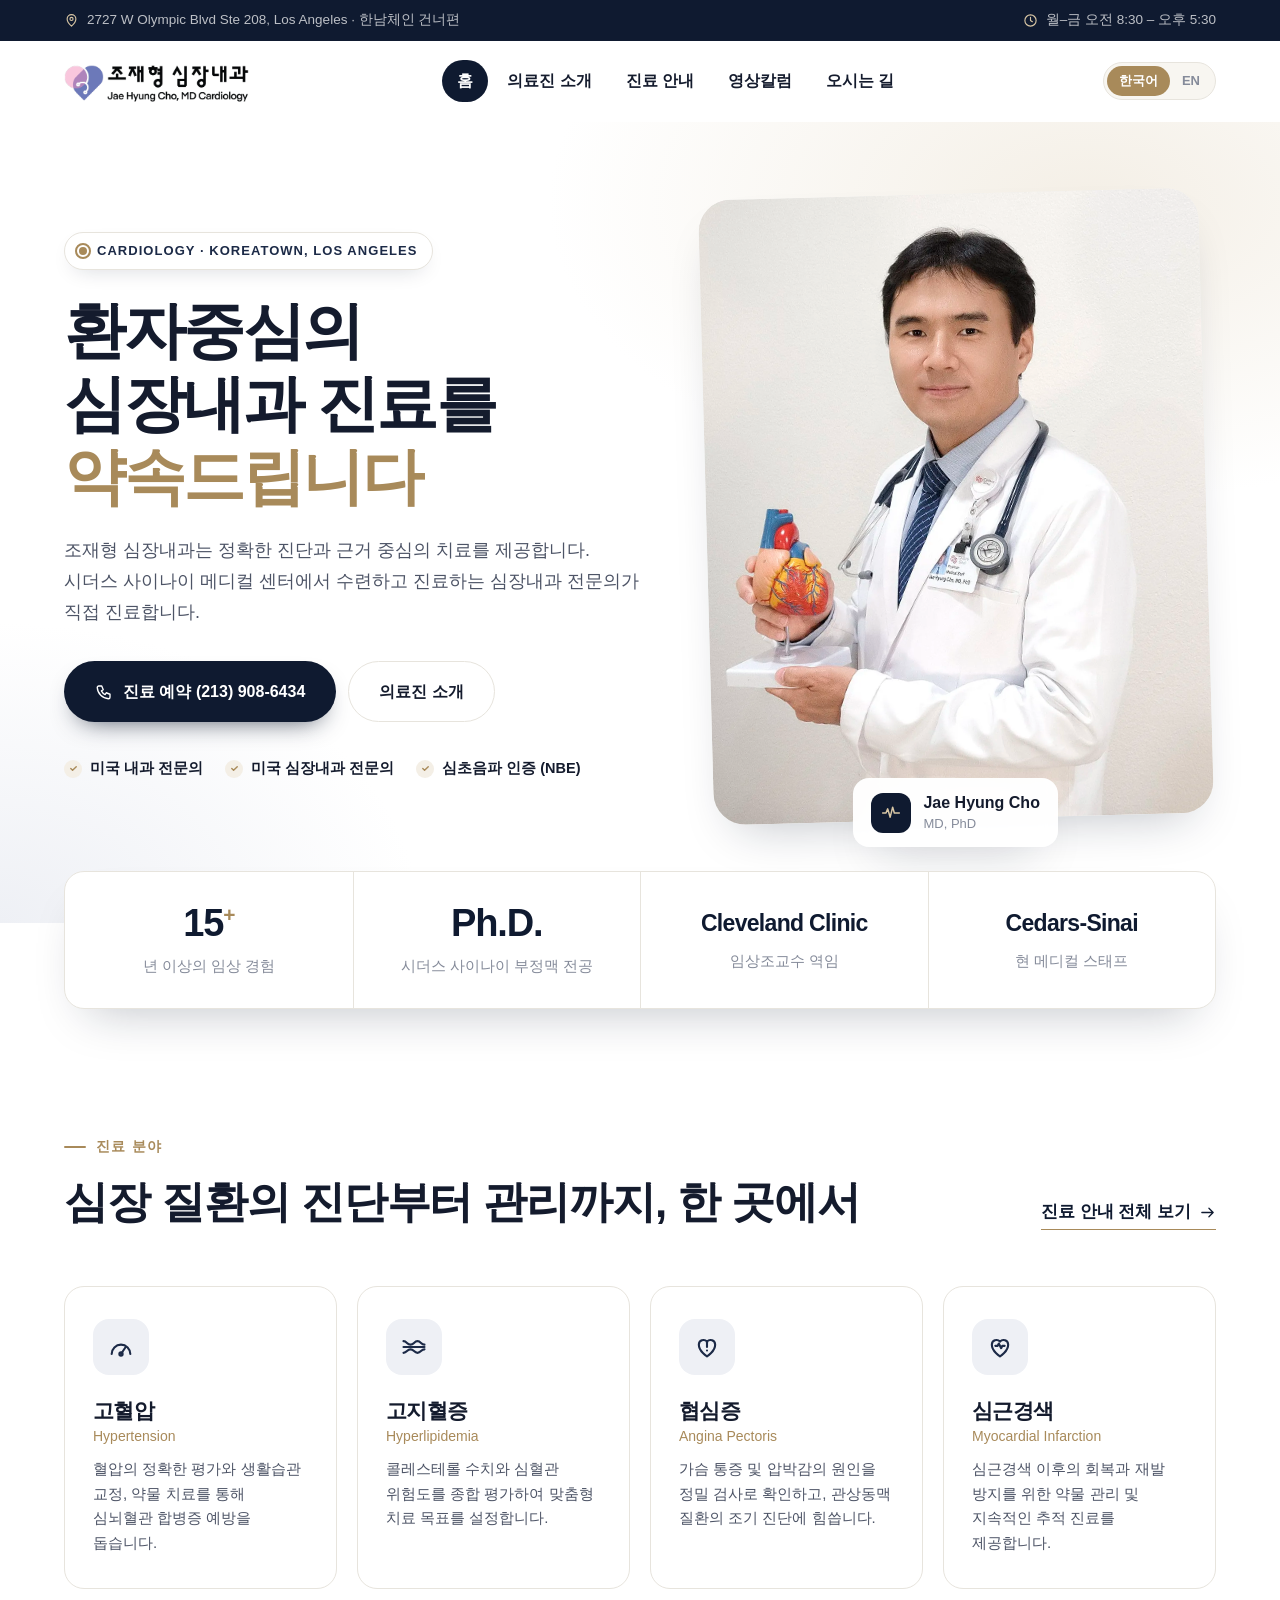
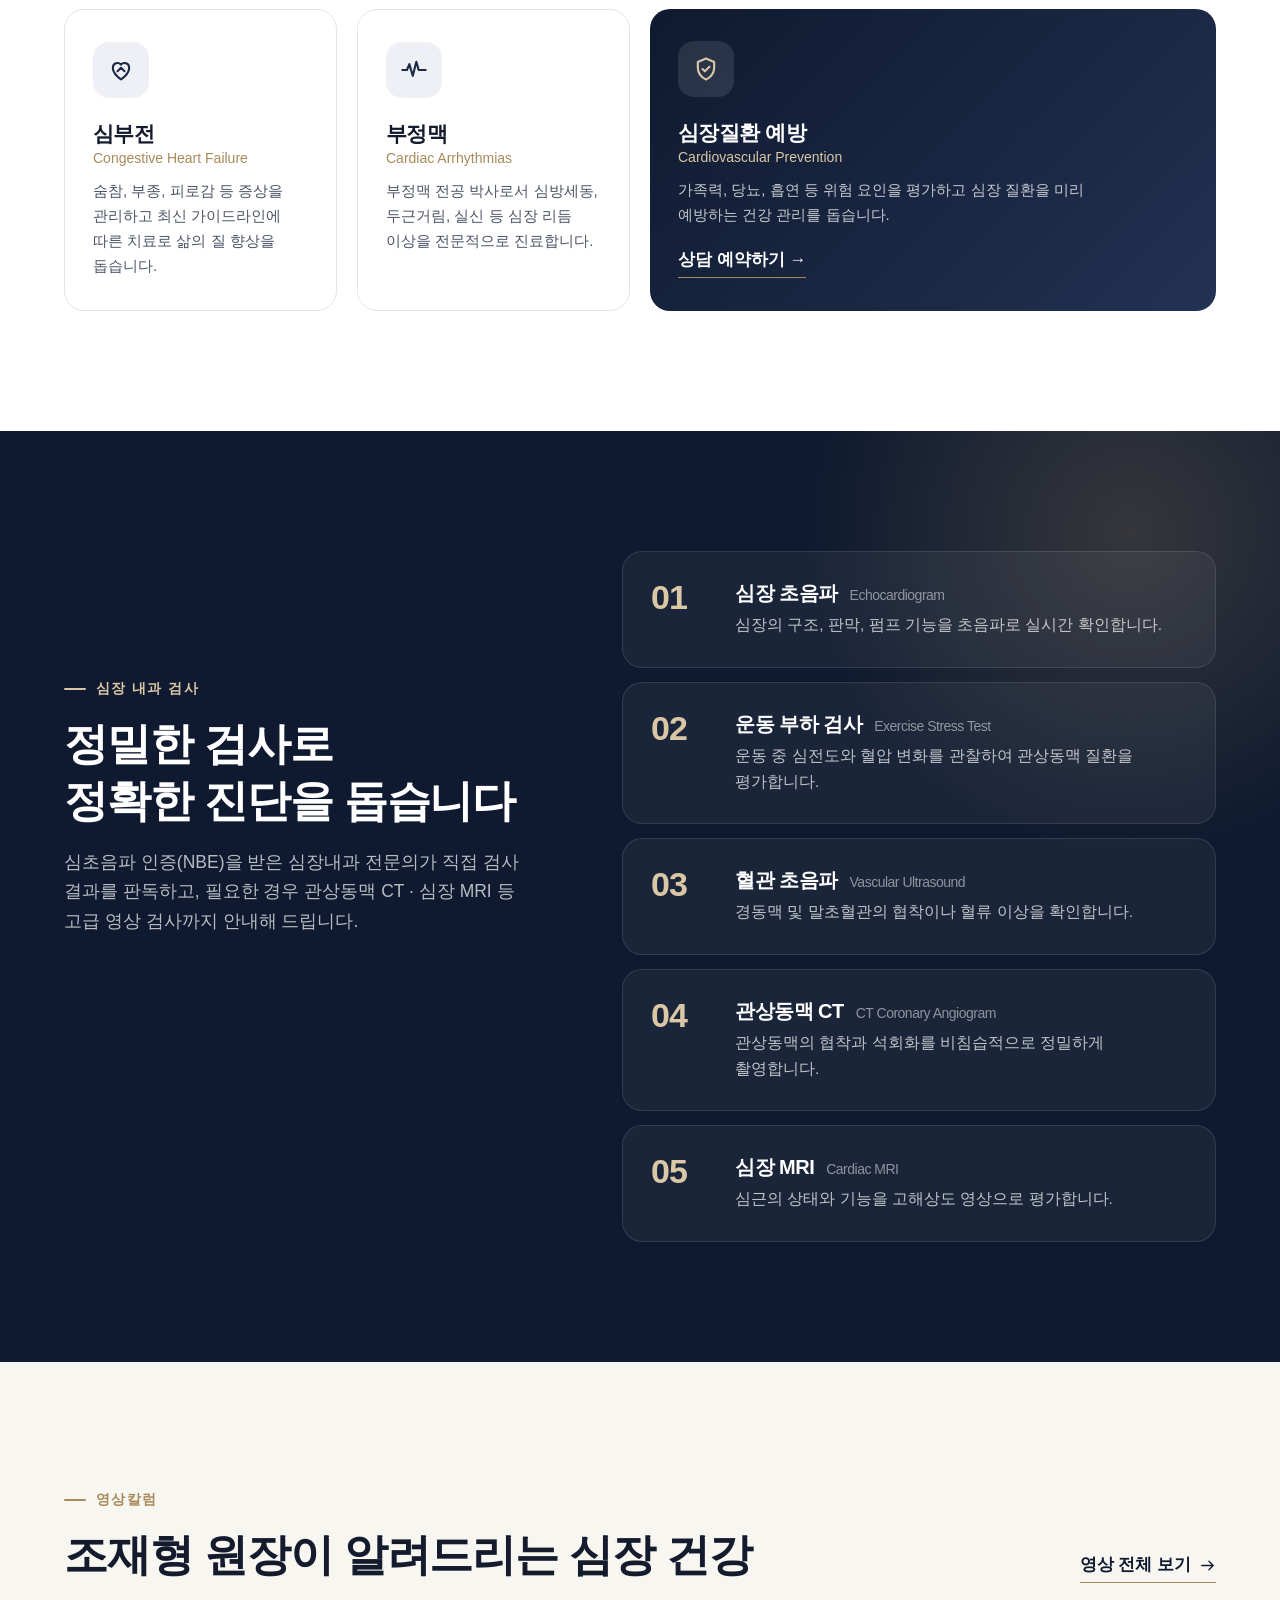
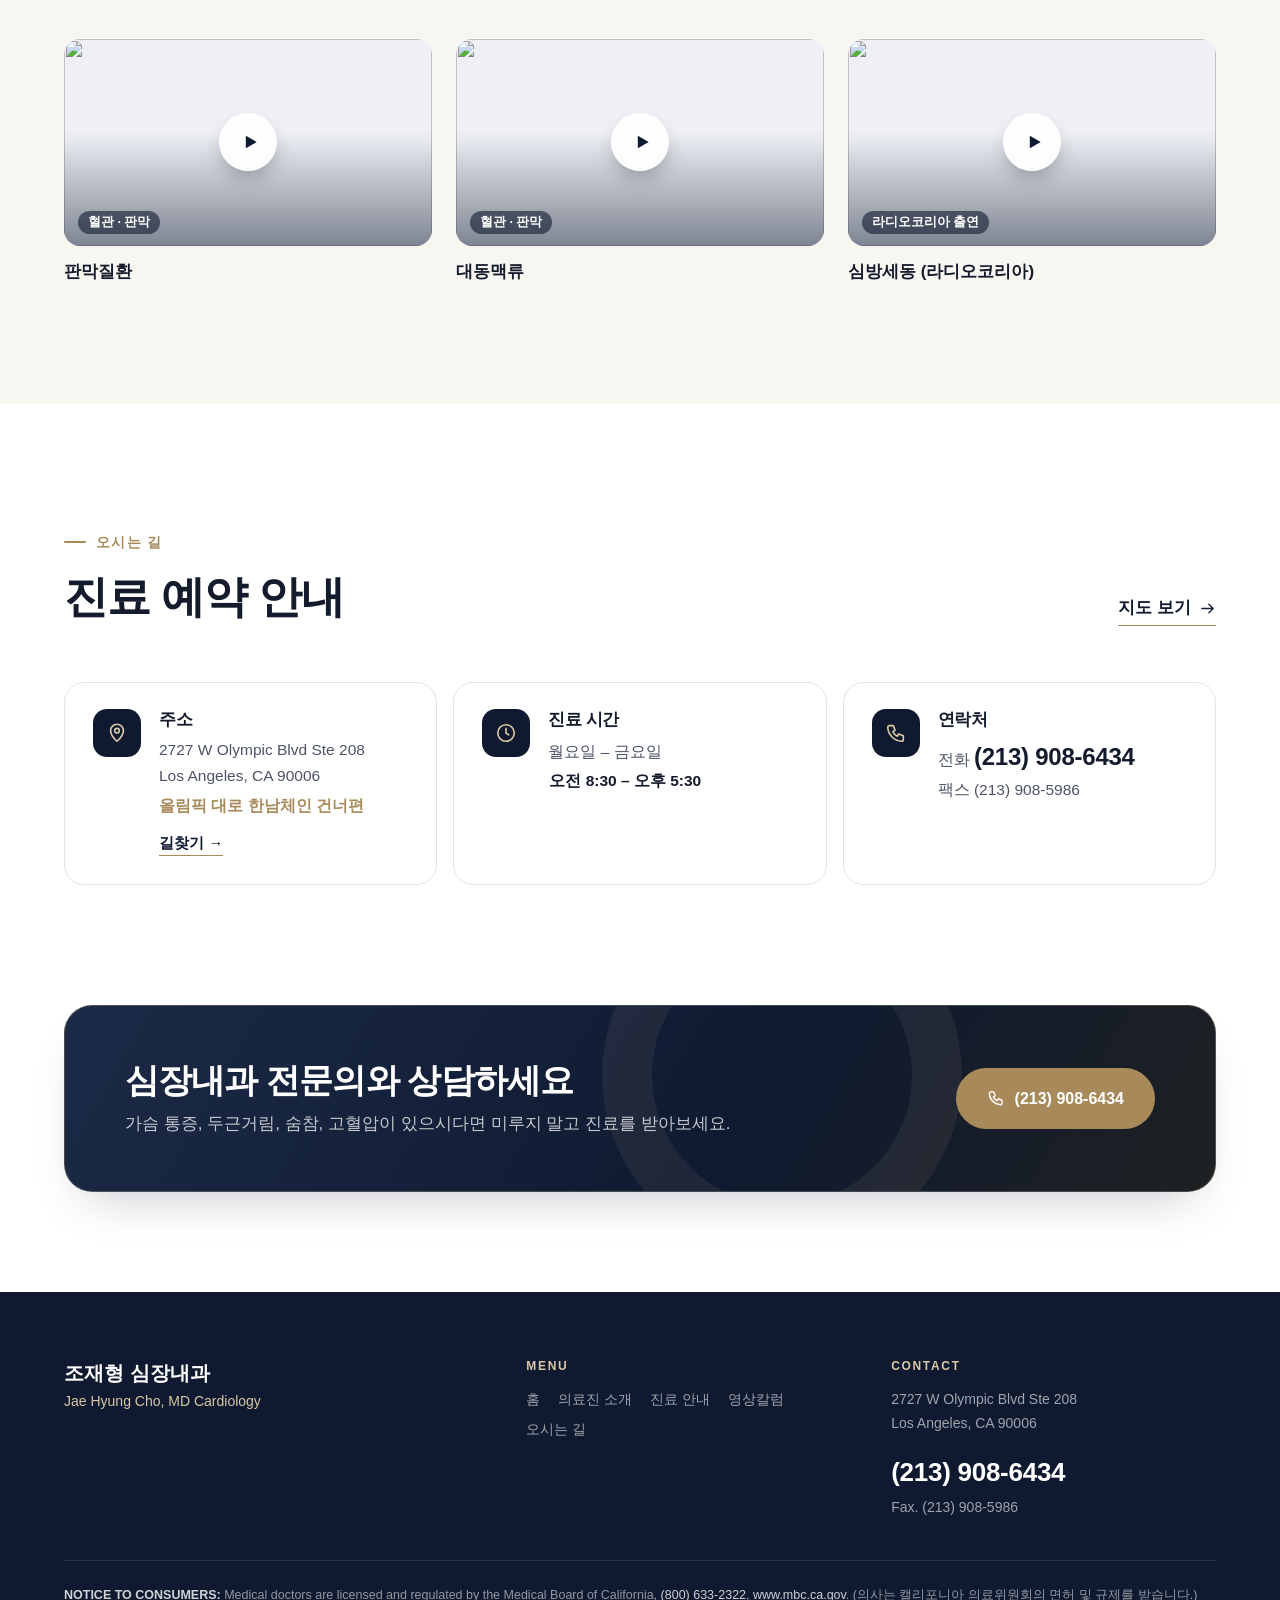
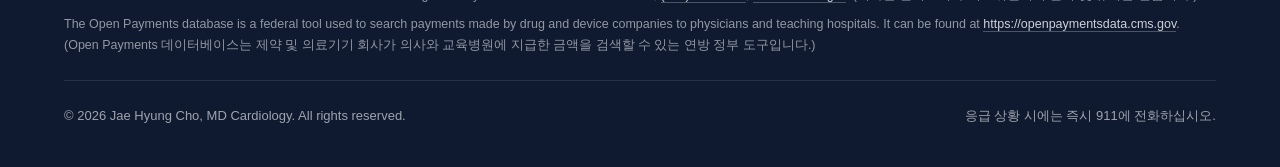
==== commit 4699047f: "Replace doctor portrait with retouched photo Use compressed WebP for on-page images and the original" ====
--- a/index.html
+++ b/index.html
@@ -7,7 +7,7 @@
   <meta name="description" content="LA 한인타운 조재형 심장내과 — 시더스 사이나이 수련, 심장내과·심초음파 전문의. 고혈압, 고지혈증, 협심증, 심부전, 부정맥 진료." />
   <meta property="og:title" content="조재형 심장내과 | Jae Hyung Cho, MD Cardiology · Los Angeles" />
   <meta property="og:description" content="LA 한인타운 조재형 심장내과 — 시더스 사이나이 수련, 심장내과·심초음파 전문의. 고혈압, 고지혈증, 협심증, 심부전, 부정맥 진료." />
-  <meta property="og:image" content="assets/dr-cho.webp" />
+  <meta property="og:image" content="assets/dr-cho-portrait.jpg" />
   <link rel="icon" href="assets/favicon.svg" type="image/svg+xml" />
   <link rel="stylesheet" href="https://cdn.jsdelivr.net/gh/orioncactus/pretendard@v1.3.9/dist/web/variable/pretendardvariable-dynamic-subset.min.css" />
   <link rel="stylesheet" href="styles.css" />
@@ -66,7 +66,7 @@
         </div>
         <div class="hero__visual reveal">
           <div class="hero__photo">
-            <img src="assets/dr-cho.webp" alt="조재형 원장 Dr. Jae Hyung Cho" width="1500" height="1484" />
+            <img src="assets/dr-cho-portrait.webp" alt="조재형 원장 Dr. Jae Hyung Cho" width="1500" height="1484" />
           </div>
           <div class="hero__card hero__card--b">
             <span class="hero__card-icon" aria-hidden="true"><svg viewBox="0 0 24 24"><path d="M2 12h4l2-5 3 10 3-12 2 7h6"/></svg></span>
